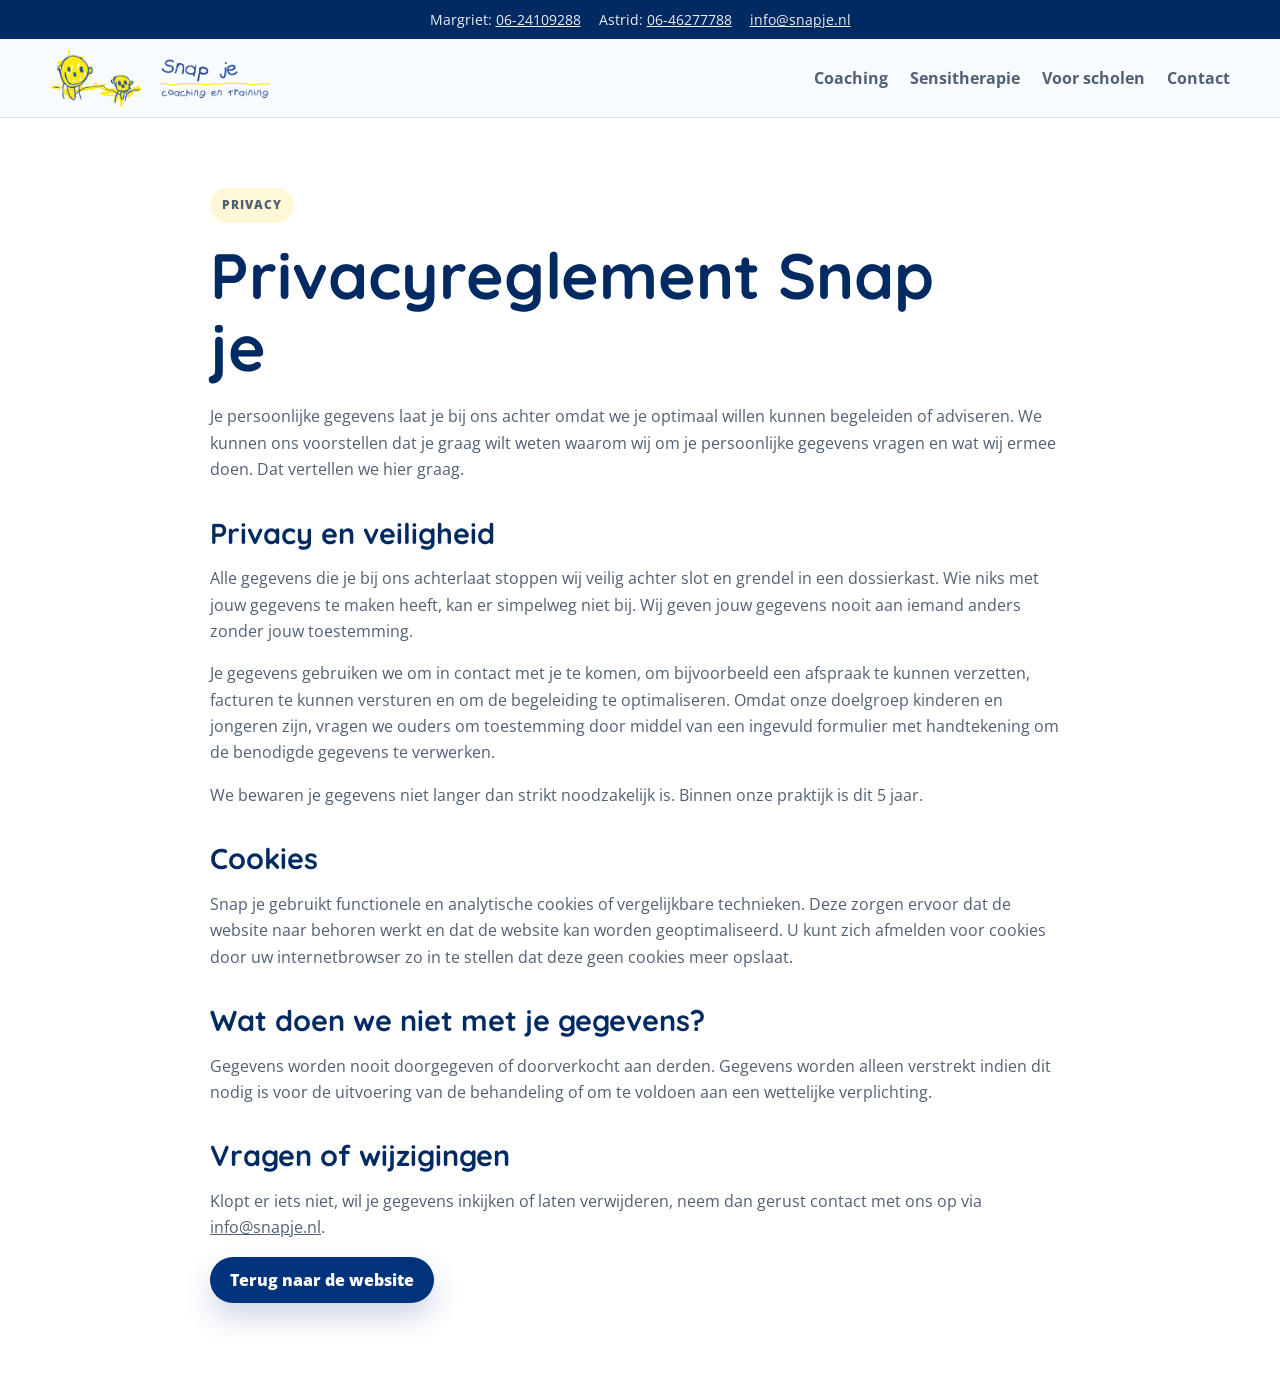
==== privacy.html @ 36e75eea "Build static Snap je website" ====
<!doctype html>
<html lang="nl">
  <head>
    <meta charset="utf-8">
    <meta name="viewport" content="width=device-width, initial-scale=1">
    <title>Privacyreglement | Snap je</title>
    <meta name="description" content="Privacyreglement van Snap je coaching en training.">
    <link rel="preconnect" href="https://fonts.googleapis.com">
    <link rel="preconnect" href="https://fonts.gstatic.com" crossorigin>
    <link href="https://fonts.googleapis.com/css2?family=Open+Sans:wght@400;600;700;800&family=Quicksand:wght@600;700;800&display=swap" rel="stylesheet">
    <link rel="stylesheet" href="styles.css">
  </head>
  <body>
    <div class="topline">
      <div class="container">
        <span>Margriet: <a href="tel:+31624109288">06-24109288</a></span>
        <span>Astrid: <a href="tel:+31646277788">06-46277788</a></span>
        <span><a href="mailto:info@snapje.nl">info@snapje.nl</a></span>
      </div>
    </div>

    <header class="site-header">
      <div class="container nav">
        <a class="brand" href="index.html" aria-label="Snap je home">
          <img class="brand-logo" src="assets/photos/snapje-logo-tekst.png" alt="Snap je">
        </a>
        <button class="menu-button" type="button" data-menu-button aria-expanded="false" aria-controls="navigatie" aria-label="Menu openen">
          <span></span><span></span><span></span>
        </button>
        <nav class="nav-links" id="navigatie" data-nav-links aria-label="Hoofdnavigatie">
          <a href="index.html#coaching">Coaching</a>
          <a href="index.html#sensitherapie">Sensitherapie</a>
          <a href="index.html#scholen">Voor scholen</a>
          <a href="index.html#contact">Contact</a>
        </nav>
      </div>
    </header>

    <main class="privacy-main">
      <article class="container prose">
        <p class="eyebrow">Privacy</p>
        <h1>Privacyreglement Snap je</h1>
        <p>Je persoonlijke gegevens laat je bij ons achter omdat we je optimaal willen kunnen begeleiden of adviseren. We kunnen ons voorstellen dat je graag wilt weten waarom wij om je persoonlijke gegevens vragen en wat wij ermee doen. Dat vertellen we hier graag.</p>

        <h2>Privacy en veiligheid</h2>
        <p>Alle gegevens die je bij ons achterlaat stoppen wij veilig achter slot en grendel in een dossierkast. Wie niks met jouw gegevens te maken heeft, kan er simpelweg niet bij. Wij geven jouw gegevens nooit aan iemand anders zonder jouw toestemming.</p>
        <p>Je gegevens gebruiken we om in contact met je te komen, om bijvoorbeeld een afspraak te kunnen verzetten, facturen te kunnen versturen en om de begeleiding te optimaliseren. Omdat onze doelgroep kinderen en jongeren zijn, vragen we ouders om toestemming door middel van een ingevuld formulier met handtekening om de benodigde gegevens te verwerken.</p>
        <p>We bewaren je gegevens niet langer dan strikt noodzakelijk is. Binnen onze praktijk is dit 5 jaar.</p>

        <h2>Cookies</h2>
        <p>Snap je gebruikt functionele en analytische cookies of vergelijkbare technieken. Deze zorgen ervoor dat de website naar behoren werkt en dat de website kan worden geoptimaliseerd. U kunt zich afmelden voor cookies door uw internetbrowser zo in te stellen dat deze geen cookies meer opslaat.</p>

        <h2>Wat doen we niet met je gegevens?</h2>
        <p>Gegevens worden nooit doorgegeven of doorverkocht aan derden. Gegevens worden alleen verstrekt indien dit nodig is voor de uitvoering van de behandeling of om te voldoen aan een wettelijke verplichting.</p>

        <h2>Vragen of wijzigingen</h2>
        <p>Klopt er iets niet, wil je gegevens inkijken of laten verwijderen, neem dan gerust contact met ons op via <a href="mailto:info@snapje.nl">info@snapje.nl</a>.</p>
        <p><a class="button primary" href="index.html">Terug naar de website</a></p>
      </article>
    </main>
    <script src="script.js"></script>
  </body>
</html>
---- styles.css ----
:root {
  color-scheme: light;
  --ink: #0b1c30;
  --muted: #516073;
  --blue-900: #012a63;
  --blue-800: #01327c;
  --blue-700: #1f5fa8;
  --blue-100: #dcecff;
  --blue-50: #f2f8ff;
  --yellow-500: #f3bf31;
  --yellow-200: #fff0a6;
  --yellow-100: #fff8d7;
  --green-100: #e7f3df;
  --green-700: #34735d;
  --coral-100: #ffe7da;
  --coral-700: #9c5139;
  --surface: #f8fbff;
  --white: #ffffff;
  --line: #c9daef;
  --shadow: 0 22px 60px rgba(1, 50, 124, 0.11);
  --radius: 24px;
  --max: 1180px;
}

* {
  box-sizing: border-box;
}

html {
  scroll-behavior: smooth;
}

body {
  margin: 0;
  background: var(--surface);
  color: var(--ink);
  font-family: "Open Sans", system-ui, -apple-system, BlinkMacSystemFont, "Segoe UI", sans-serif;
  line-height: 1.65;
  text-rendering: optimizeLegibility;
}

img,
svg {
  display: block;
  max-width: 100%;
}

a {
  color: inherit;
}

:focus-visible {
  outline: 3px solid var(--yellow-500);
  outline-offset: 4px;
}

.skip-link {
  position: absolute;
  left: 16px;
  top: -100px;
  z-index: 100;
  background: var(--blue-900);
  color: var(--white);
  padding: 10px 14px;
  border-radius: 12px;
  transition: top .2s ease;
}

.skip-link:focus {
  top: 16px;
}

.container {
  width: min(var(--max), calc(100% - 40px));
  margin-inline: auto;
}

.topline {
  background: var(--blue-900);
  color: rgba(255, 255, 255, .92);
  font-size: .88rem;
}

.topline .container {
  display: flex;
  justify-content: center;
  gap: 18px;
  flex-wrap: wrap;
  padding: 8px 0;
}

.site-header {
  position: sticky;
  top: 0;
  z-index: 20;
  background: rgba(248, 251, 255, .92);
  border-bottom: 1px solid rgba(201, 218, 239, .75);
  backdrop-filter: blur(16px);
}

.nav {
  display: flex;
  align-items: center;
  justify-content: space-between;
  gap: 18px;
  min-height: 78px;
}

.brand {
  display: inline-flex;
  align-items: center;
  gap: 12px;
  color: var(--blue-900);
  text-decoration: none;
}

.brand-logo {
  width: 220px;
  height: auto;
  max-height: 68px;
  object-fit: contain;
}

.nav-links {
  display: flex;
  align-items: center;
  gap: 22px;
}

.nav-links a {
  color: var(--muted);
  font-weight: 700;
  text-decoration: none;
  transition: color .2s ease;
}

.nav-links a:hover {
  color: var(--blue-800);
}

.menu-button {
  display: none;
  width: 44px;
  height: 44px;
  border: 1px solid var(--line);
  border-radius: 14px;
  background: var(--white);
  color: var(--blue-900);
}

.menu-button span {
  display: block;
  width: 20px;
  height: 2px;
  margin: 5px auto;
  background: currentColor;
  border-radius: 2px;
}

.button {
  display: inline-flex;
  align-items: center;
  justify-content: center;
  min-height: 46px;
  padding: 12px 20px;
  border: 0;
  border-radius: 999px;
  font: 800 .98rem "Open Sans", sans-serif;
  text-decoration: none;
  cursor: pointer;
  transition: transform .2s ease, box-shadow .2s ease, background .2s ease;
}

.button:hover {
  transform: translateY(-2px);
}

.button.primary {
  background: var(--blue-800);
  color: var(--white);
  box-shadow: 0 14px 30px rgba(1, 50, 124, .2);
}

.button.primary:hover {
  background: var(--blue-700);
}

.button.secondary {
  background: var(--white);
  color: var(--blue-800);
  border: 2px solid var(--blue-100);
}

.button.warm {
  background: var(--yellow-500);
  color: var(--blue-900);
  box-shadow: 0 14px 30px rgba(243, 191, 49, .24);
}

.hero {
  position: relative;
  overflow: hidden;
  padding: 74px 0 58px;
  background:
    radial-gradient(circle at 88% 10%, rgba(255, 224, 113, .42), transparent 27%),
    linear-gradient(135deg, #f8fbff 0%, #e3f0ff 100%);
}

.hero-grid {
  display: grid;
  grid-template-columns: minmax(0, 1fr) minmax(360px, .86fr);
  align-items: center;
  gap: 56px;
}

.eyebrow {
  display: inline-flex;
  width: fit-content;
  align-items: center;
  gap: 8px;
  margin: 0 0 16px;
  padding: 7px 12px;
  border-radius: 999px;
  background: var(--yellow-100);
  color: #6f5e00;
  font-size: .78rem;
  font-weight: 800;
  letter-spacing: .08em;
  text-transform: uppercase;
}

h1,
h2,
h3 {
  margin: 0;
  color: var(--blue-900);
  font-family: Quicksand, sans-serif;
  line-height: 1.13;
  letter-spacing: 0;
}

h1 {
  max-width: 790px;
  font-size: clamp(2.35rem, 5vw, 4.85rem);
}

h2 {
  font-size: clamp(2rem, 3.3vw, 3.25rem);
}

h3 {
  font-size: 1.38rem;
}

.lead {
  max-width: 680px;
  margin: 20px 0 0;
  color: var(--muted);
  font-size: 1.16rem;
}

.hero-actions {
  display: flex;
  flex-wrap: wrap;
  gap: 14px;
  margin-top: 28px;
}

.hero-note {
  display: flex;
  gap: 12px;
  align-items: flex-start;
  margin-top: 28px;
  padding: 16px;
  border: 1px solid rgba(243, 191, 49, .48);
  border-radius: 18px;
  background: rgba(255, 248, 215, .82);
  color: #4d4305;
}

.hero-note strong {
  display: block;
  color: var(--blue-900);
}

.hero-note p {
  margin: 0;
}

.hero-visual {
  position: relative;
}

.hero-visual img {
  aspect-ratio: 4 / 3;
  object-fit: cover;
  object-position: 64% 50%;
  border-radius: 36px;
  box-shadow: var(--shadow);
  transform: rotate(1.5deg);
}

.hero-visual::after {
  content: "";
  position: absolute;
  right: -22px;
  bottom: -22px;
  z-index: -1;
  width: 72%;
  height: 62%;
  border-radius: 36px;
  background: var(--yellow-500);
}

section {
  padding: 76px 0;
}

.section-head {
  display: grid;
  gap: 12px;
  max-width: 780px;
  margin-bottom: 34px;
}

.section-head.center {
  margin-inline: auto;
  text-align: center;
}

.section-head p {
  margin: 0;
  color: var(--muted);
  font-size: 1.05rem;
}

.grid {
  display: grid;
  gap: 20px;
}

.cards-3 {
  grid-template-columns: repeat(3, minmax(0, 1fr));
}

.cards-2 {
  grid-template-columns: repeat(2, minmax(0, 1fr));
}

.card {
  min-width: 0;
  border: 1px solid rgba(201, 218, 239, .8);
  border-radius: var(--radius);
  background: var(--white);
  box-shadow: 0 14px 34px rgba(1, 50, 124, .07);
}

.info-card {
  padding: 26px;
}

.info-card p,
.split-content p,
.person-card p,
.contact-card p {
  margin: 10px 0 0;
  color: var(--muted);
}

.icon {
  display: grid;
  place-items: center;
  width: 54px;
  height: 54px;
  margin-bottom: 18px;
  border-radius: 18px;
  background: var(--blue-100);
  color: var(--blue-800);
  font-family: Quicksand, sans-serif;
  font-size: 1.3rem;
  font-weight: 800;
}

.info-card:nth-child(2) .icon,
.info-card:nth-child(5) .icon {
  background: var(--yellow-200);
  color: #6f5e00;
}

.info-card:nth-child(3) .icon,
.info-card:nth-child(6) .icon {
  background: var(--green-100);
  color: var(--green-700);
}

.band {
  background: var(--white);
}

.split {
  display: grid;
  grid-template-columns: .95fr 1.05fr;
  align-items: center;
  gap: 42px;
}

.split img {
  width: 100%;
  aspect-ratio: 4 / 3;
  object-fit: cover;
  border-radius: 32px;
  box-shadow: var(--shadow);
}

.split-content {
  display: grid;
  gap: 18px;
}

.pill-list {
  display: flex;
  flex-wrap: wrap;
  gap: 10px;
  margin: 6px 0 0;
  padding: 0;
  list-style: none;
}

.pill-list li {
  padding: 8px 12px;
  border-radius: 999px;
  background: var(--blue-50);
  color: var(--blue-900);
  font-size: .92rem;
  font-weight: 700;
}

.steps {
  counter-reset: steps;
}

.step {
  position: relative;
  padding: 28px;
}

.step::before {
  counter-increment: steps;
  content: counter(steps);
  display: grid;
  place-items: center;
  width: 48px;
  height: 48px;
  margin-bottom: 18px;
  border-radius: 16px;
  background: var(--yellow-500);
  color: var(--blue-900);
  font-family: Quicksand, sans-serif;
  font-size: 1.35rem;
  font-weight: 800;
}

.service-panel {
  display: grid;
  grid-template-columns: 1.05fr .95fr;
  gap: 22px;
  align-items: stretch;
}

.feature {
  padding: 32px;
  border-radius: 28px;
  background: var(--blue-900);
  color: rgba(255, 255, 255, .86);
}

.feature h3 {
  color: var(--white);
}

.feature p {
  color: rgba(255, 255, 255, .82);
}

.feature .eyebrow {
  background: rgba(255, 224, 113, .18);
  color: var(--yellow-200);
}

.service-list {
  display: grid;
  gap: 14px;
}

.service-item {
  padding: 24px;
}

.service-item h3 {
  font-size: 1.2rem;
}

.people {
  grid-template-columns: repeat(2, minmax(0, 1fr));
}

.person-card {
  padding: 28px;
}

.person-meta {
  display: grid;
  gap: 7px;
  margin-top: 16px;
  color: var(--muted);
  font-size: .96rem;
}

.person-meta a {
  color: var(--blue-800);
  font-weight: 800;
  text-decoration: none;
}

.contact-wrap {
  display: grid;
  grid-template-columns: .9fr 1.1fr;
  gap: 24px;
  align-items: start;
}

.contact-card {
  padding: 30px;
  background: var(--yellow-100);
  border-color: rgba(243, 191, 49, .5);
}

.contact-form {
  display: grid;
  gap: 14px;
  padding: 26px;
}

.form-row {
  display: grid;
  gap: 7px;
}

label {
  color: var(--blue-900);
  font-weight: 800;
}

input,
textarea {
  width: 100%;
  border: 1px solid var(--line);
  border-radius: 16px;
  background: var(--white);
  color: var(--ink);
  font: inherit;
  padding: 13px 15px;
}

textarea {
  min-height: 136px;
  resize: vertical;
}

.form-note {
  margin: 0;
  color: var(--muted);
  font-size: .9rem;
}

.cta {
  padding: 70px 0;
}

.cta-box {
  display: grid;
  grid-template-columns: 1fr auto;
  gap: 24px;
  align-items: center;
  padding: 40px;
  border-radius: 32px;
  background:
    radial-gradient(circle at 90% 10%, rgba(255, 240, 166, .9), transparent 28%),
    var(--blue-900);
  color: var(--white);
  box-shadow: var(--shadow);
}

.cta-box h2 {
  color: var(--white);
}

.cta-box p {
  margin: 10px 0 0;
  color: rgba(255, 255, 255, .82);
}

.site-footer {
  padding: 46px 0;
  background: #07192d;
  color: rgba(255, 255, 255, .78);
}

.footer-grid {
  display: grid;
  grid-template-columns: 1.2fr repeat(3, .7fr);
  gap: 28px;
}

.site-footer h2,
.site-footer h3 {
  color: var(--white);
}

.site-footer ul {
  display: grid;
  gap: 8px;
  margin: 12px 0 0;
  padding: 0;
  list-style: none;
}

.site-footer a {
  color: rgba(255, 255, 255, .78);
  text-decoration: none;
}

.site-footer a:hover {
  color: var(--yellow-200);
}

.subfooter {
  margin-top: 34px;
  padding-top: 22px;
  border-top: 1px solid rgba(255, 255, 255, .12);
  color: rgba(255, 255, 255, .55);
  font-size: .9rem;
}

.privacy-main {
  padding: 70px 0;
  background: var(--white);
}

.prose {
  max-width: 860px;
}

.prose h1 {
  margin-bottom: 20px;
}

.prose h2 {
  margin-top: 34px;
  font-size: 1.8rem;
}

.prose p,
.prose li {
  color: var(--muted);
}

@media (max-width: 980px) {
  .hero-grid,
  .split,
  .service-panel,
  .contact-wrap,
  .cta-box {
    grid-template-columns: 1fr;
  }

  .cards-3,
  .people {
    grid-template-columns: repeat(2, minmax(0, 1fr));
  }

  .footer-grid {
    grid-template-columns: repeat(2, minmax(0, 1fr));
  }
}

@media (max-width: 760px) {
  .container {
    width: min(100% - 28px, var(--max));
  }

  .nav {
    min-height: 68px;
  }

  .menu-button {
    display: inline-block;
  }

  .nav-links {
    position: fixed;
    inset: 114px 14px auto 14px;
    display: none;
    flex-direction: column;
    align-items: stretch;
    gap: 0;
    padding: 12px;
    border: 1px solid var(--line);
    border-radius: 20px;
    background: var(--white);
    box-shadow: var(--shadow);
  }

  .nav-links.is-open {
    display: flex;
  }

  .nav-links a {
    padding: 12px;
    border-radius: 12px;
  }

  .nav .button {
    display: none;
  }

  .hero {
    padding-top: 52px;
  }

  .hero-grid {
    gap: 34px;
  }

  .hero-actions .button,
  .contact-form .button {
    width: 100%;
  }

  section {
    padding: 58px 0;
  }

  .cards-3,
  .cards-2,
  .people,
  .footer-grid {
    grid-template-columns: 1fr;
  }

  .info-card,
  .step,
  .person-card,
  .contact-form,
  .contact-card,
  .feature {
    padding: 22px;
  }

  .cta-box {
    padding: 28px;
  }
}
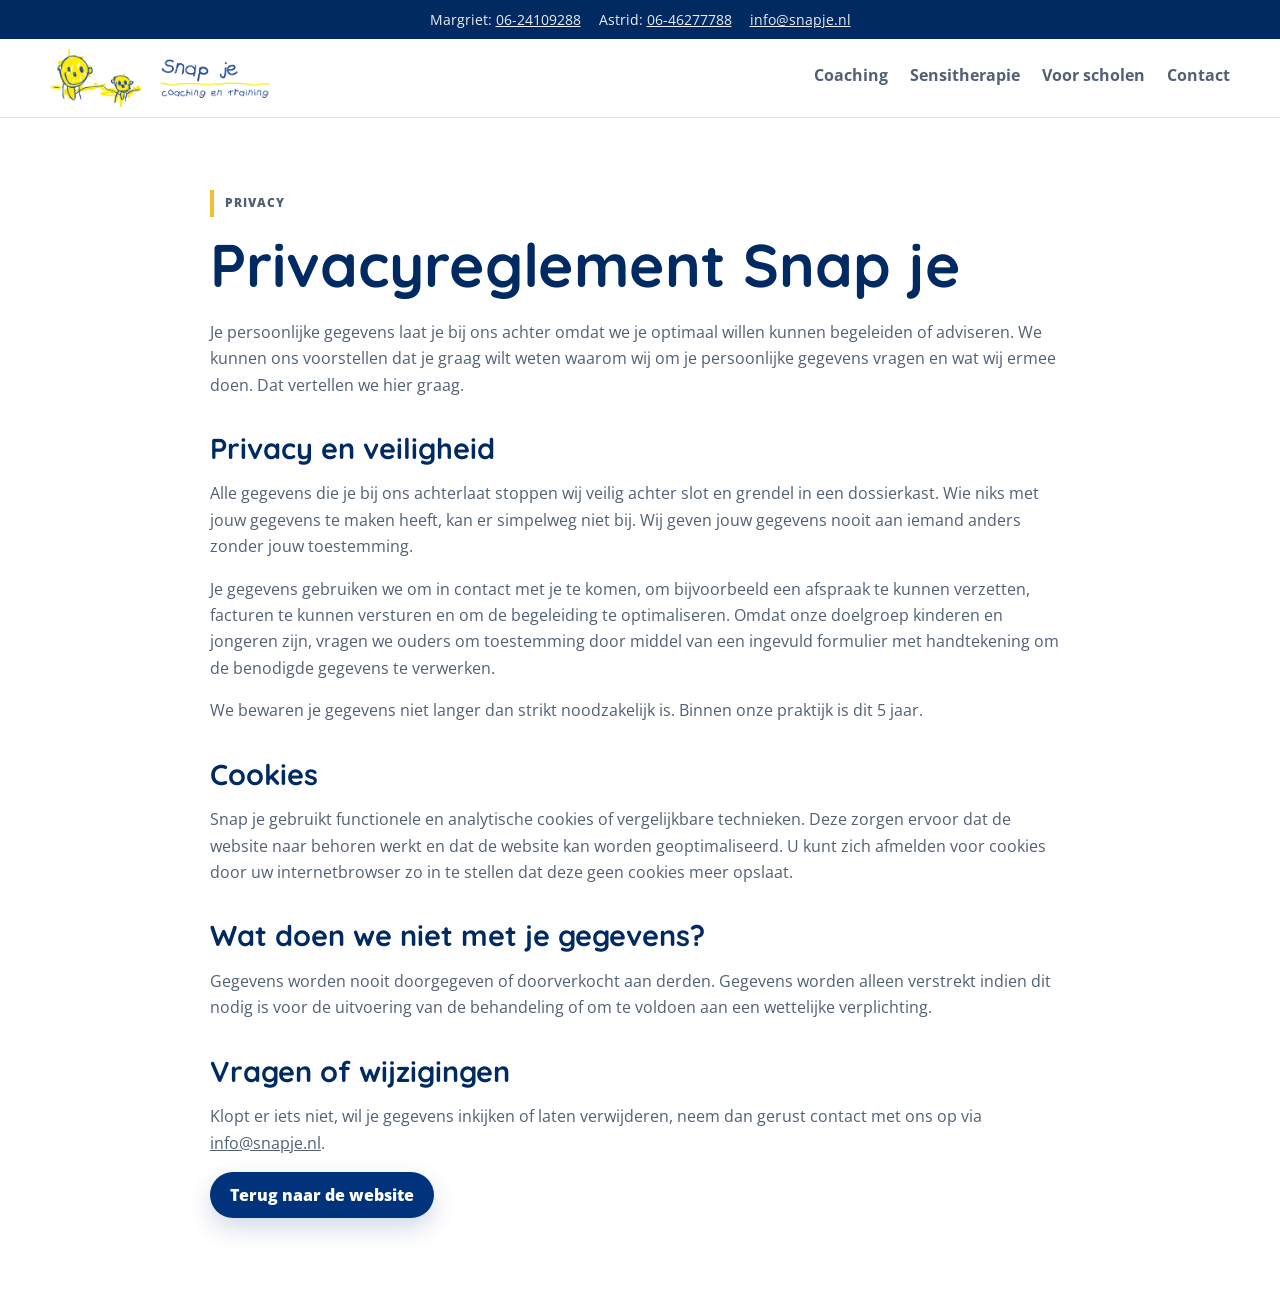
==== commit 2ed3c57d: "Polish responsive layout and interactions" ====
--- a/privacy.html
+++ b/privacy.html
@@ -5,6 +5,7 @@
     <meta name="viewport" content="width=device-width, initial-scale=1">
     <title>Privacyreglement | Snap je</title>
     <meta name="description" content="Privacyreglement van Snap je coaching en training.">
+    <link rel="icon" href="assets/photos/snapje-logo-tekst.png" type="image/png">
     <link rel="preconnect" href="https://fonts.googleapis.com">
     <link rel="preconnect" href="https://fonts.gstatic.com" crossorigin>
     <link href="https://fonts.googleapis.com/css2?family=Open+Sans:wght@400;600;700;800&family=Quicksand:wght@600;700;800&display=swap" rel="stylesheet">
--- a/styles.css
+++ b/styles.css
@@ -14,12 +14,15 @@
   --green-700: #34735d;
   --coral-100: #ffe7da;
   --coral-700: #9c5139;
-  --surface: #f8fbff;
+  --surface: #ffffff;
   --white: #ffffff;
-  --line: #c9daef;
-  --shadow: 0 22px 60px rgba(1, 50, 124, 0.11);
-  --radius: 24px;
+  --line: #d8e2ee;
+  --shadow: 0 18px 44px rgba(1, 42, 99, .09);
+  --radius: 18px;
   --max: 1180px;
+  --page-gutter: clamp(18px, 4vw, 40px);
+  --section-space: clamp(58px, 8vw, 88px);
+  --ease-out: cubic-bezier(.22, 1, .36, 1);
 }
 
 * {
@@ -28,10 +31,13 @@
 
 html {
   scroll-behavior: smooth;
+  overflow-x: hidden;
 }
 
 body {
   margin: 0;
+  min-width: 320px;
+  overflow-x: clip;
   background: var(--surface);
   color: var(--ink);
   font-family: "Open Sans", system-ui, -apple-system, BlinkMacSystemFont, "Segoe UI", sans-serif;
@@ -43,6 +49,17 @@
 svg {
   display: block;
   max-width: 100%;
+}
+
+/* Voorkomt dat lange woorden, mailadressen of links de pagina verbreden. */
+p,
+li,
+h1,
+h2,
+h3,
+a,
+span {
+  overflow-wrap: anywhere;
 }
 
 a {
@@ -71,7 +88,7 @@
 }
 
 .container {
-  width: min(var(--max), calc(100% - 40px));
+  width: min(var(--max), calc(100% - (2 * var(--page-gutter))));
   margin-inline: auto;
 }
 
@@ -93,12 +110,13 @@
   position: sticky;
   top: 0;
   z-index: 20;
-  background: rgba(248, 251, 255, .92);
+  background: rgba(255, 255, 255, .94);
   border-bottom: 1px solid rgba(201, 218, 239, .75);
   backdrop-filter: blur(16px);
 }
 
 .nav {
+  position: relative;
   display: flex;
   align-items: center;
   justify-content: space-between;
@@ -131,11 +149,27 @@
   color: var(--muted);
   font-weight: 700;
   text-decoration: none;
-  transition: color .2s ease;
+  transition: color .2s ease, transform .2s ease;
+}
+
+.nav-links a::after {
+  content: "";
+  display: block;
+  width: 0;
+  height: 2px;
+  margin-top: 4px;
+  background: var(--yellow-500);
+  transition: width .25s var(--ease-out);
 }
 
 .nav-links a:hover {
   color: var(--blue-800);
+  transform: translateY(-1px);
+}
+
+.nav-links a:hover::after,
+.nav-links a:focus-visible::after {
+  width: 100%;
 }
 
 .menu-button {
@@ -155,6 +189,19 @@
   margin: 5px auto;
   background: currentColor;
   border-radius: 2px;
+  transition: transform .25s var(--ease-out), opacity .2s ease;
+}
+
+.menu-button[aria-expanded="true"] span:nth-child(1) {
+  transform: translateY(7px) rotate(45deg);
+}
+
+.menu-button[aria-expanded="true"] span:nth-child(2) {
+  opacity: 0;
+}
+
+.menu-button[aria-expanded="true"] span:nth-child(3) {
+  transform: translateY(-7px) rotate(-45deg);
 }
 
 .button {
@@ -168,17 +215,21 @@
   font: 800 .98rem "Open Sans", sans-serif;
   text-decoration: none;
   cursor: pointer;
-  transition: transform .2s ease, box-shadow .2s ease, background .2s ease;
+  transition: transform .25s var(--ease-out), box-shadow .25s ease, background .2s ease;
 }
 
 .button:hover {
   transform: translateY(-2px);
+}
+
+.button:active {
+  transform: translateY(0) scale(.98);
 }
 
 .button.primary {
   background: var(--blue-800);
   color: var(--white);
-  box-shadow: 0 14px 30px rgba(1, 50, 124, .2);
+  box-shadow: 0 10px 24px rgba(1, 50, 124, .18);
 }
 
 .button.primary:hover {
@@ -194,7 +245,7 @@
 .button.warm {
   background: var(--yellow-500);
   color: var(--blue-900);
-  box-shadow: 0 14px 30px rgba(243, 191, 49, .24);
+  box-shadow: 0 10px 24px rgba(243, 191, 49, .2);
 }
 
 .hero {
@@ -210,7 +261,7 @@
   display: grid;
   grid-template-columns: minmax(0, 1fr) minmax(360px, .86fr);
   align-items: center;
-  gap: 56px;
+  gap: clamp(40px, 5vw, 64px);
 }
 
 .eyebrow {
@@ -218,11 +269,12 @@
   width: fit-content;
   align-items: center;
   gap: 8px;
-  margin: 0 0 16px;
-  padding: 7px 12px;
-  border-radius: 999px;
-  background: var(--yellow-100);
-  color: #6f5e00;
+  margin: 0 0 14px;
+  padding: 3px 0 3px 11px;
+  border-left: 4px solid var(--yellow-500);
+  border-radius: 0;
+  background: transparent;
+  color: var(--blue-800);
   font-size: .78rem;
   font-weight: 800;
   letter-spacing: .08em;
@@ -241,7 +293,7 @@
 
 h1 {
   max-width: 790px;
-  font-size: clamp(2.35rem, 5vw, 4.85rem);
+  font-size: clamp(2.35rem, 4.7vw, 4.35rem);
 }
 
 h2 {
@@ -249,7 +301,7 @@
 }
 
 h3 {
-  font-size: 1.38rem;
+  font-size: 1.28rem;
 }
 
 .lead {
@@ -273,8 +325,8 @@
   margin-top: 28px;
   padding: 16px;
   border: 1px solid rgba(243, 191, 49, .48);
-  border-radius: 18px;
-  background: rgba(255, 248, 215, .82);
+  border-radius: 12px;
+  background: rgba(255, 248, 215, .72);
   color: #4d4305;
 }
 
@@ -295,9 +347,9 @@
   aspect-ratio: 4 / 3;
   object-fit: cover;
   object-position: 64% 50%;
-  border-radius: 36px;
+  border-radius: 24px;
   box-shadow: var(--shadow);
-  transform: rotate(1.5deg);
+  transform: none;
 }
 
 .hero-visual::after {
@@ -308,24 +360,35 @@
   z-index: -1;
   width: 72%;
   height: 62%;
-  border-radius: 36px;
+  border-radius: 24px;
   background: var(--yellow-500);
 }
 
 section {
-  padding: 76px 0;
+  padding: var(--section-space) 0;
+  scroll-margin-top: 92px;
+}
+
+main > section:not(.hero) {
+  border-top: 1px solid rgba(216, 226, 238, .72);
+}
+
+#aanbod,
+#sensitherapie,
+#over-ons {
+  background: #f5f8fc;
 }
 
 .section-head {
   display: grid;
   gap: 12px;
-  max-width: 780px;
-  margin-bottom: 34px;
+  max-width: 720px;
+  margin-bottom: 40px;
 }
 
 .section-head.center {
-  margin-inline: auto;
-  text-align: center;
+  margin-inline: 0;
+  text-align: left;
 }
 
 .section-head p {
@@ -336,7 +399,7 @@
 
 .grid {
   display: grid;
-  gap: 20px;
+  gap: 24px;
 }
 
 .cards-3 {
@@ -349,14 +412,25 @@
 
 .card {
   min-width: 0;
-  border: 1px solid rgba(201, 218, 239, .8);
+  border: 1px solid var(--line);
   border-radius: var(--radius);
   background: var(--white);
-  box-shadow: 0 14px 34px rgba(1, 50, 124, .07);
+  box-shadow: none;
+  transition: transform .35s var(--ease-out), box-shadow .35s ease, border-color .35s ease;
+}
+
+@media (hover: hover) and (pointer: fine) {
+  .info-card:hover,
+  .person-card:hover {
+    transform: translateY(-3px);
+    border-color: rgba(31, 95, 168, .28);
+    box-shadow: 0 16px 38px rgba(1, 50, 124, .08);
+  }
 }
 
 .info-card {
-  padding: 26px;
+  padding: 28px;
+  border-top: 3px solid var(--blue-800);
 }
 
 .info-card p,
@@ -370,11 +444,11 @@
 .icon {
   display: grid;
   place-items: center;
-  width: 54px;
-  height: 54px;
-  margin-bottom: 18px;
-  border-radius: 18px;
-  background: var(--blue-100);
+  width: 44px;
+  height: 44px;
+  margin-bottom: 20px;
+  border-radius: 12px;
+  background: var(--blue-50);
   color: var(--blue-800);
   font-family: Quicksand, sans-serif;
   font-size: 1.3rem;
@@ -394,40 +468,49 @@
 }
 
 .band {
-  background: var(--white);
+  background: #f5f8fc;
 }
 
 .split {
   display: grid;
   grid-template-columns: .95fr 1.05fr;
   align-items: center;
-  gap: 42px;
+  gap: clamp(36px, 5vw, 64px);
 }
 
 .split img {
   width: 100%;
   aspect-ratio: 4 / 3;
   object-fit: cover;
-  border-radius: 32px;
+  border-radius: 24px;
   box-shadow: var(--shadow);
+  transition: transform .55s var(--ease-out), box-shadow .4s ease;
+}
+
+@media (hover: hover) and (pointer: fine) {
+  .split img:hover,
+  .about-photo img:hover {
+    transform: scale(1.012);
+    box-shadow: 0 28px 70px rgba(1, 50, 124, .15);
+  }
 }
 
 .split-content {
   display: grid;
-  gap: 18px;
+  gap: 16px;
 }
 
 .pill-list {
   display: flex;
   flex-wrap: wrap;
-  gap: 10px;
+  gap: 8px;
   margin: 6px 0 0;
   padding: 0;
   list-style: none;
 }
 
 .pill-list li {
-  padding: 8px 12px;
+  padding: 7px 11px;
   border-radius: 999px;
   background: var(--blue-50);
   color: var(--blue-900);
@@ -441,7 +524,10 @@
 
 .step {
   position: relative;
-  padding: 28px;
+  padding: 8px 0 8px 64px;
+  border: 0;
+  border-radius: 0;
+  background: transparent;
 }
 
 .step::before {
@@ -449,10 +535,13 @@
   content: counter(steps);
   display: grid;
   place-items: center;
-  width: 48px;
-  height: 48px;
-  margin-bottom: 18px;
-  border-radius: 16px;
+  position: absolute;
+  top: 6px;
+  left: 0;
+  width: 42px;
+  height: 42px;
+  margin: 0;
+  border-radius: 12px;
   background: var(--yellow-500);
   color: var(--blue-900);
   font-family: Quicksand, sans-serif;
@@ -462,14 +551,14 @@
 
 .service-panel {
   display: grid;
-  grid-template-columns: 1.05fr .95fr;
-  gap: 22px;
+  grid-template-columns: 1fr 1fr;
+  gap: clamp(34px, 6vw, 72px);
   align-items: stretch;
 }
 
 .feature {
-  padding: 32px;
-  border-radius: 28px;
+  padding: clamp(30px, 4vw, 48px);
+  border-radius: 20px;
   background: var(--blue-900);
   color: rgba(255, 255, 255, .86);
 }
@@ -483,17 +572,26 @@
 }
 
 .feature .eyebrow {
-  background: rgba(255, 224, 113, .18);
   color: var(--yellow-200);
+  border-left-color: var(--yellow-500);
 }
 
 .service-list {
   display: grid;
-  gap: 14px;
+  gap: 0;
+  align-content: center;
 }
 
 .service-item {
-  padding: 24px;
+  padding: 24px 0;
+  border: 0;
+  border-bottom: 1px solid var(--line);
+  border-radius: 0;
+  background: transparent;
+}
+
+.service-item:first-child {
+  border-top: 1px solid var(--line);
 }
 
 .service-item h3 {
@@ -505,13 +603,43 @@
 }
 
 .person-card {
-  padding: 28px;
+  padding: 30px;
+}
+
+.about-photo {
+  margin: 32px 0 0;
+}
+
+.about-photo img {
+  width: 100%;
+  max-height: 520px;
+  object-fit: cover;
+  object-position: center;
+  border-radius: 24px;
+  box-shadow: var(--shadow);
+  transition: transform .55s var(--ease-out), box-shadow .4s ease;
+}
+
+/* Scrollanimaties worden door script.js geactiveerd. Zonder JavaScript blijft
+   alle inhoud gewoon zichtbaar. */
+.has-reveal .reveal {
+  opacity: 0;
+  transform: translateY(22px);
+  transition: opacity .7s var(--ease-out), transform .7s var(--ease-out);
+  transition-delay: var(--reveal-delay, 0ms);
+}
+
+.has-reveal .reveal.is-visible {
+  opacity: 1;
+  transform: translateY(0);
 }
 
 .person-meta {
   display: grid;
   gap: 7px;
-  margin-top: 16px;
+  margin-top: 22px;
+  padding-top: 20px;
+  border-top: 1px solid var(--line);
   color: var(--muted);
   font-size: .96rem;
 }
@@ -529,75 +657,54 @@
   align-items: start;
 }
 
+.contact-wrap-single {
+  grid-template-columns: minmax(0, 820px);
+  justify-content: center;
+}
+
 .contact-card {
   padding: 30px;
   background: var(--yellow-100);
   border-color: rgba(243, 191, 49, .5);
 }
 
-.contact-form {
-  display: grid;
-  gap: 14px;
-  padding: 26px;
-}
-
-.form-row {
-  display: grid;
-  gap: 7px;
-}
-
-label {
-  color: var(--blue-900);
+.contact-merged {
+  padding: 42px;
+  overflow: hidden;
+  background:
+    radial-gradient(circle at 90% 14%, rgba(255, 224, 113, .8), transparent 30%),
+    linear-gradient(135deg, var(--blue-900), #0d477d);
+  color: rgba(255, 255, 255, .86);
+  border-radius: 20px;
+  box-shadow: 0 22px 54px rgba(1, 42, 99, .14);
+}
+
+.contact-merged h2 {
+  color: var(--white);
+}
+
+.contact-merged p {
+  color: rgba(255, 255, 255, .86);
+}
+
+.contact-merged a:not(.button) {
+  color: var(--white);
   font-weight: 800;
 }
 
-input,
-textarea {
-  width: 100%;
-  border: 1px solid var(--line);
-  border-radius: 16px;
-  background: var(--white);
-  color: var(--ink);
-  font: inherit;
-  padding: 13px 15px;
-}
-
-textarea {
-  min-height: 136px;
-  resize: vertical;
-}
-
-.form-note {
-  margin: 0;
-  color: var(--muted);
-  font-size: .9rem;
-}
-
-.cta {
-  padding: 70px 0;
-}
-
-.cta-box {
-  display: grid;
-  grid-template-columns: 1fr auto;
-  gap: 24px;
-  align-items: center;
-  padding: 40px;
-  border-radius: 32px;
-  background:
-    radial-gradient(circle at 90% 10%, rgba(255, 240, 166, .9), transparent 28%),
-    var(--blue-900);
-  color: var(--white);
-  box-shadow: var(--shadow);
-}
-
-.cta-box h2 {
-  color: var(--white);
-}
-
-.cta-box p {
-  margin: 10px 0 0;
-  color: rgba(255, 255, 255, .82);
+.contact-merged .eyebrow {
+  color: var(--yellow-200);
+}
+
+.contact-merged .button.secondary {
+  border-color: rgba(255, 255, 255, .45);
+}
+
+.contact-actions {
+  display: flex;
+  flex-wrap: wrap;
+  gap: 12px;
+  margin-top: 22px;
 }
 
 .site-footer {
@@ -609,7 +716,7 @@
 .footer-grid {
   display: grid;
   grid-template-columns: 1.2fr repeat(3, .7fr);
-  gap: 28px;
+  gap: 36px;
 }
 
 .site-footer h2,
@@ -623,6 +730,11 @@
   margin: 12px 0 0;
   padding: 0;
   list-style: none;
+}
+
+.site-footer h3 {
+  padding-bottom: 10px;
+  border-bottom: 1px solid rgba(255, 255, 255, .12);
 }
 
 .site-footer a {
@@ -669,9 +781,12 @@
   .hero-grid,
   .split,
   .service-panel,
-  .contact-wrap,
-  .cta-box {
+  .contact-wrap {
     grid-template-columns: 1fr;
+  }
+
+  .contact-merged {
+    padding: 32px;
   }
 
   .cards-3,
@@ -682,24 +797,37 @@
   .footer-grid {
     grid-template-columns: repeat(2, minmax(0, 1fr));
   }
-}
-
-@media (max-width: 760px) {
-  .container {
-    width: min(100% - 28px, var(--max));
-  }
-
+
+  .hero {
+    padding-top: 60px;
+  }
+
+  .hero-visual {
+    width: min(100%, 720px);
+    margin-inline: auto;
+  }
+}
+
+/* Op kleinere tablets krijgt de navigatie bewust een menu; zo blijven labels
+   en de contactknop ruim leesbaar in plaats van over meerdere regels te vallen. */
+@media (max-width: 900px) {
   .nav {
     min-height: 68px;
   }
 
+  .brand-logo {
+    width: clamp(150px, 48vw, 200px);
+  }
+
   .menu-button {
     display: inline-block;
   }
 
   .nav-links {
-    position: fixed;
-    inset: 114px 14px auto 14px;
+    position: absolute;
+    top: calc(100% + 10px);
+    right: 0;
+    left: 0;
     display: none;
     flex-direction: column;
     align-items: stretch;
@@ -713,6 +841,7 @@
 
   .nav-links.is-open {
     display: flex;
+    animation: menu-in .25s var(--ease-out) both;
   }
 
   .nav-links a {
@@ -723,22 +852,20 @@
   .nav .button {
     display: none;
   }
+}
+
+@media (max-width: 760px) {
 
   .hero {
-    padding-top: 52px;
+    padding-top: 44px;
   }
 
   .hero-grid {
     gap: 34px;
   }
 
-  .hero-actions .button,
-  .contact-form .button {
+  .hero-actions .button {
     width: 100%;
-  }
-
-  section {
-    padding: 58px 0;
   }
 
   .cards-3,
@@ -749,15 +876,99 @@
   }
 
   .info-card,
-  .step,
   .person-card,
-  .contact-form,
   .contact-card,
   .feature {
     padding: 22px;
   }
 
-  .cta-box {
-    padding: 28px;
-  }
-}
+  .contact-actions .button {
+    width: 100%;
+  }
+
+  .contact-merged {
+    padding: 24px;
+  }
+
+  .topline .container {
+    gap: 4px 14px;
+    padding-block: 7px;
+    font-size: .8rem;
+  }
+
+  h1 {
+    font-size: clamp(2rem, 10vw, 3rem);
+  }
+
+  h2 {
+    font-size: clamp(1.75rem, 8vw, 2.45rem);
+  }
+
+  .hero-visual img,
+  .split img,
+  .about-photo img {
+    border-radius: 24px;
+  }
+
+  .hero-visual::after {
+    right: -10px;
+    bottom: -12px;
+  }
+}
+
+@media (max-width: 420px) {
+  :root {
+    --page-gutter: 16px;
+  }
+
+  .topline .container {
+    justify-content: flex-start;
+  }
+
+  .topline span:last-child {
+    flex-basis: 100%;
+  }
+
+  .hero-note,
+  .info-card,
+  .person-card,
+  .contact-card,
+  .feature,
+  .service-item {
+    padding: 20px;
+  }
+
+  .pill-list {
+    gap: 7px;
+  }
+
+  .pill-list li {
+    padding: 7px 10px;
+    font-size: .84rem;
+  }
+}
+
+@keyframes menu-in {
+  from { opacity: 0; transform: translateY(-8px) scale(.98); }
+  to { opacity: 1; transform: translateY(0) scale(1); }
+}
+
+@media (prefers-reduced-motion: reduce) {
+  html {
+    scroll-behavior: auto;
+  }
+
+  *,
+  *::before,
+  *::after {
+    animation-duration: .01ms !important;
+    animation-iteration-count: 1 !important;
+    scroll-behavior: auto !important;
+    transition-duration: .01ms !important;
+  }
+
+  .has-reveal .reveal {
+    opacity: 1;
+    transform: none;
+  }
+}
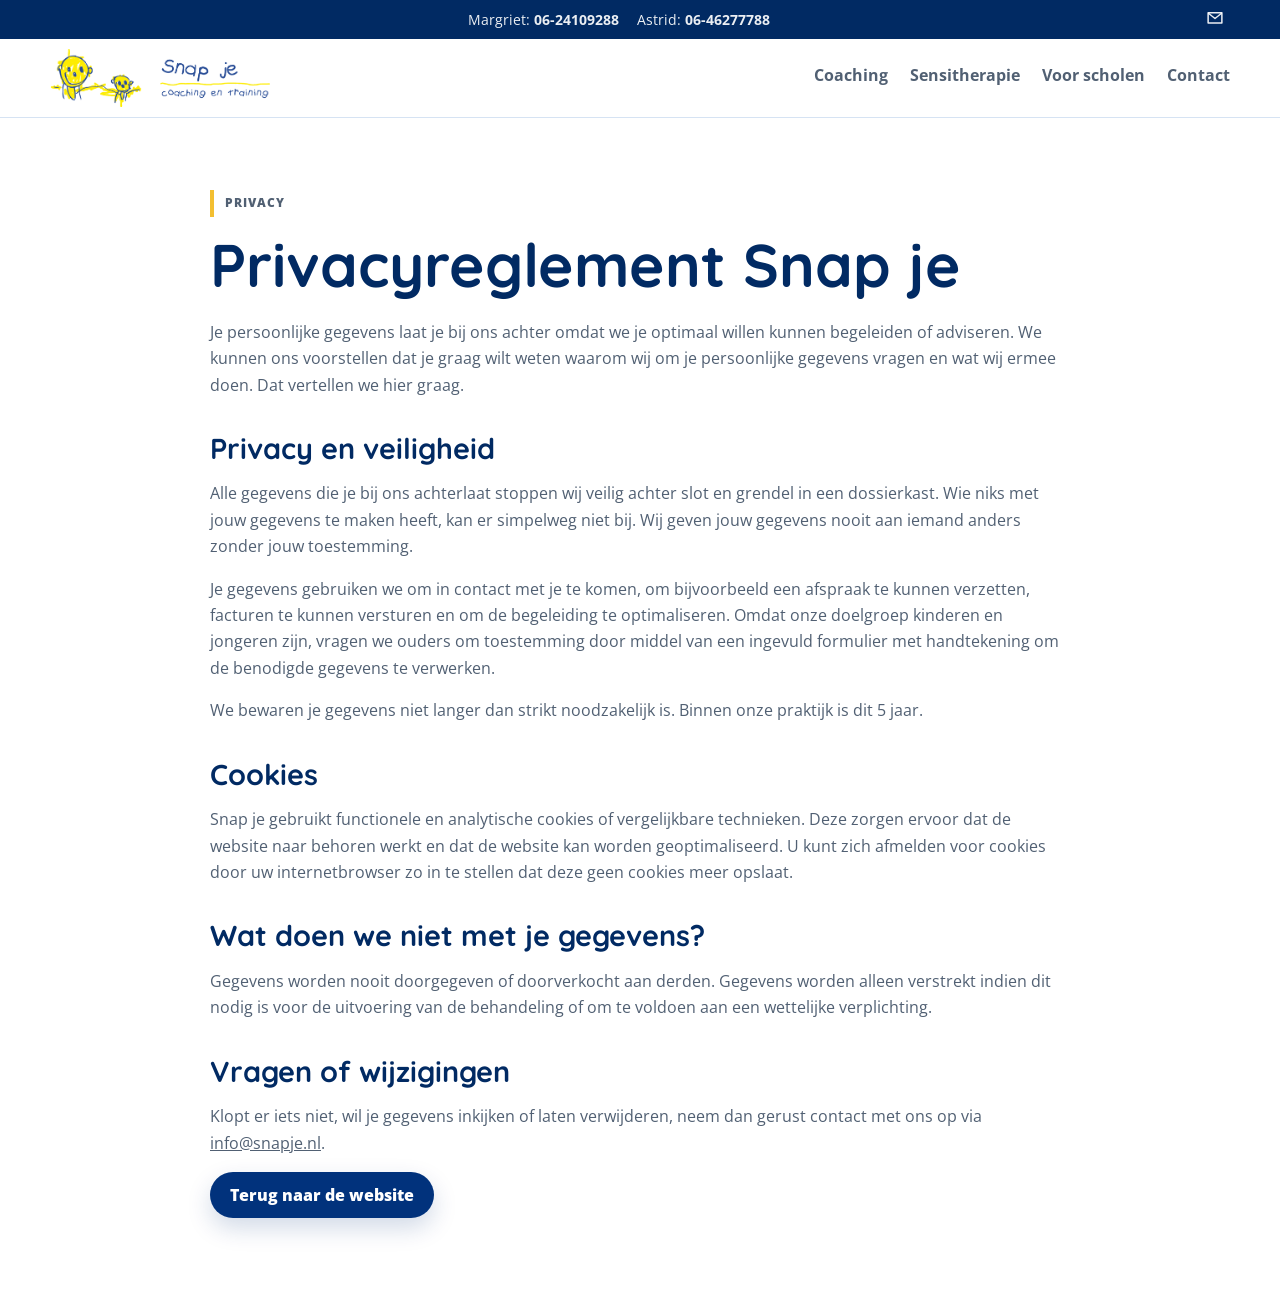
==== commit 9d658d52: "Refine contact details and visual assets" ====
--- a/privacy.html
+++ b/privacy.html
@@ -5,7 +5,7 @@
     <meta name="viewport" content="width=device-width, initial-scale=1">
     <title>Privacyreglement | Snap je</title>
     <meta name="description" content="Privacyreglement van Snap je coaching en training.">
-    <link rel="icon" href="assets/photos/snapje-logo-tekst.png" type="image/png">
+    <link rel="icon" href="assets/favicon.png" type="image/png">
     <link rel="preconnect" href="https://fonts.googleapis.com">
     <link rel="preconnect" href="https://fonts.gstatic.com" crossorigin>
     <link href="https://fonts.googleapis.com/css2?family=Open+Sans:wght@400;600;700;800&family=Quicksand:wght@600;700;800&display=swap" rel="stylesheet">
@@ -16,7 +16,15 @@
       <div class="container">
         <span>Margriet: <a href="tel:+31624109288">06-24109288</a></span>
         <span>Astrid: <a href="tel:+31646277788">06-46277788</a></span>
-        <span><a href="mailto:info@snapje.nl">info@snapje.nl</a></span>
+        <span>
+          <a class="topline-email" href="mailto:info@snapje.nl" aria-label="E-mail Snap je">
+            <svg viewBox="0 0 24 24" aria-hidden="true">
+              <path d="M3.75 5.75h16.5v12.5H3.75z"></path>
+              <path d="m4.5 6.75 7.5 6 7.5-6"></path>
+            </svg>
+            <span class="visually-hidden">E-mail Snap je</span>
+          </a>
+        </span>
       </div>
     </div>
 
--- a/styles.css
+++ b/styles.css
@@ -66,6 +66,18 @@
   color: inherit;
 }
 
+.visually-hidden {
+  position: absolute;
+  width: 1px;
+  height: 1px;
+  padding: 0;
+  margin: -1px;
+  overflow: hidden;
+  clip: rect(0, 0, 0, 0);
+  white-space: nowrap;
+  border: 0;
+}
+
 :focus-visible {
   outline: 3px solid var(--yellow-500);
   outline-offset: 4px;
@@ -99,11 +111,56 @@
 }
 
 .topline .container {
+  position: relative;
   display: flex;
   justify-content: center;
   gap: 18px;
   flex-wrap: wrap;
-  padding: 8px 0;
+  padding: 8px 42px 8px 0;
+}
+
+.topline .container > span:last-child {
+  position: absolute;
+  top: 50%;
+  right: 0;
+  transform: translateY(-50%);
+}
+
+.topline a {
+  font-variant-numeric: tabular-nums;
+  font-weight: 700;
+  text-decoration: none;
+  text-underline-offset: 3px;
+}
+
+.topline a:hover,
+.topline a:focus-visible {
+  text-decoration: underline;
+}
+
+.topline-email {
+  display: inline-flex;
+  align-items: center;
+  justify-content: center;
+  width: 30px;
+  min-height: 24px;
+  border-radius: 8px;
+}
+
+.topline-email svg {
+  width: 20px;
+  height: 20px;
+  fill: none;
+  stroke: currentColor;
+  stroke-width: 1.8;
+  stroke-linecap: round;
+  stroke-linejoin: round;
+  transition: transform .2s var(--ease-out);
+}
+
+.topline-email:hover svg,
+.topline-email:focus-visible svg {
+  transform: translateY(-1px);
 }
 
 .site-header {
@@ -255,6 +312,16 @@
   background:
     radial-gradient(circle at 88% 10%, rgba(255, 224, 113, .42), transparent 27%),
     linear-gradient(135deg, #f8fbff 0%, #e3f0ff 100%);
+}
+
+main {
+  background:
+    radial-gradient(circle at 88% 8%, rgba(255, 224, 113, .24), transparent 25%),
+    radial-gradient(circle at 10% 30%, rgba(255, 224, 113, .18), transparent 25%),
+    radial-gradient(circle at 90% 52%, rgba(255, 224, 113, .2), transparent 25%),
+    radial-gradient(circle at 10% 74%, rgba(255, 224, 113, .18), transparent 25%),
+    radial-gradient(circle at 88% 96%, rgba(255, 224, 113, .22), transparent 25%),
+    linear-gradient(135deg, #fffdf7 0%, #f4f8fe 50%, #fffdf7 100%);
 }
 
 .hero-grid {
@@ -311,6 +378,11 @@
   font-size: 1.16rem;
 }
 
+.sentence-break {
+  display: block;
+  margin-top: .45em;
+}
+
 .hero-actions {
   display: flex;
   flex-wrap: wrap;
@@ -371,12 +443,7 @@
 
 main > section:not(.hero) {
   border-top: 1px solid rgba(216, 226, 238, .72);
-}
-
-#aanbod,
-#sensitherapie,
-#over-ons {
-  background: #f5f8fc;
+  background: transparent;
 }
 
 .section-head {
@@ -468,7 +535,7 @@
 }
 
 .band {
-  background: #f5f8fc;
+  background: transparent;
 }
 
 .split {
@@ -606,6 +673,23 @@
   padding: 30px;
 }
 
+.person-header {
+  display: flex;
+  align-items: center;
+  gap: 20px;
+}
+
+.person-photo {
+  flex: 0 0 auto;
+  width: 96px;
+  height: 96px;
+  border: 3px solid var(--white);
+  border-radius: 20px;
+  object-fit: cover;
+  object-position: center 32%;
+  box-shadow: 0 10px 24px rgba(1, 42, 99, .12);
+}
+
 .about-photo {
   margin: 32px 0 0;
 }
@@ -642,6 +726,10 @@
   border-top: 1px solid var(--line);
   color: var(--muted);
   font-size: .96rem;
+}
+
+.address-lines {
+  line-height: 1.65;
 }
 
 .person-meta a {
@@ -849,12 +937,17 @@
     border-radius: 12px;
   }
 
-  .nav .button {
-    display: none;
-  }
 }
 
 @media (max-width: 760px) {
+
+  /* Op telefoons staat inhoud direct in beeld. Dit voorkomt dat snel scrollen
+     of mobiele browseroptimalisaties onderdelen tijdelijk onzichtbaar maken. */
+  .has-reveal .reveal {
+    opacity: 1;
+    transform: none;
+    transition: none;
+  }
 
   .hero {
     padding-top: 44px;
@@ -923,10 +1016,6 @@
 
   .topline .container {
     justify-content: flex-start;
-  }
-
-  .topline span:last-child {
-    flex-basis: 100%;
   }
 
   .hero-note,
@@ -946,6 +1035,16 @@
     padding: 7px 10px;
     font-size: .84rem;
   }
+
+  .person-header {
+    gap: 15px;
+  }
+
+  .person-photo {
+    width: 78px;
+    height: 78px;
+    border-radius: 16px;
+  }
 }
 
 @keyframes menu-in {
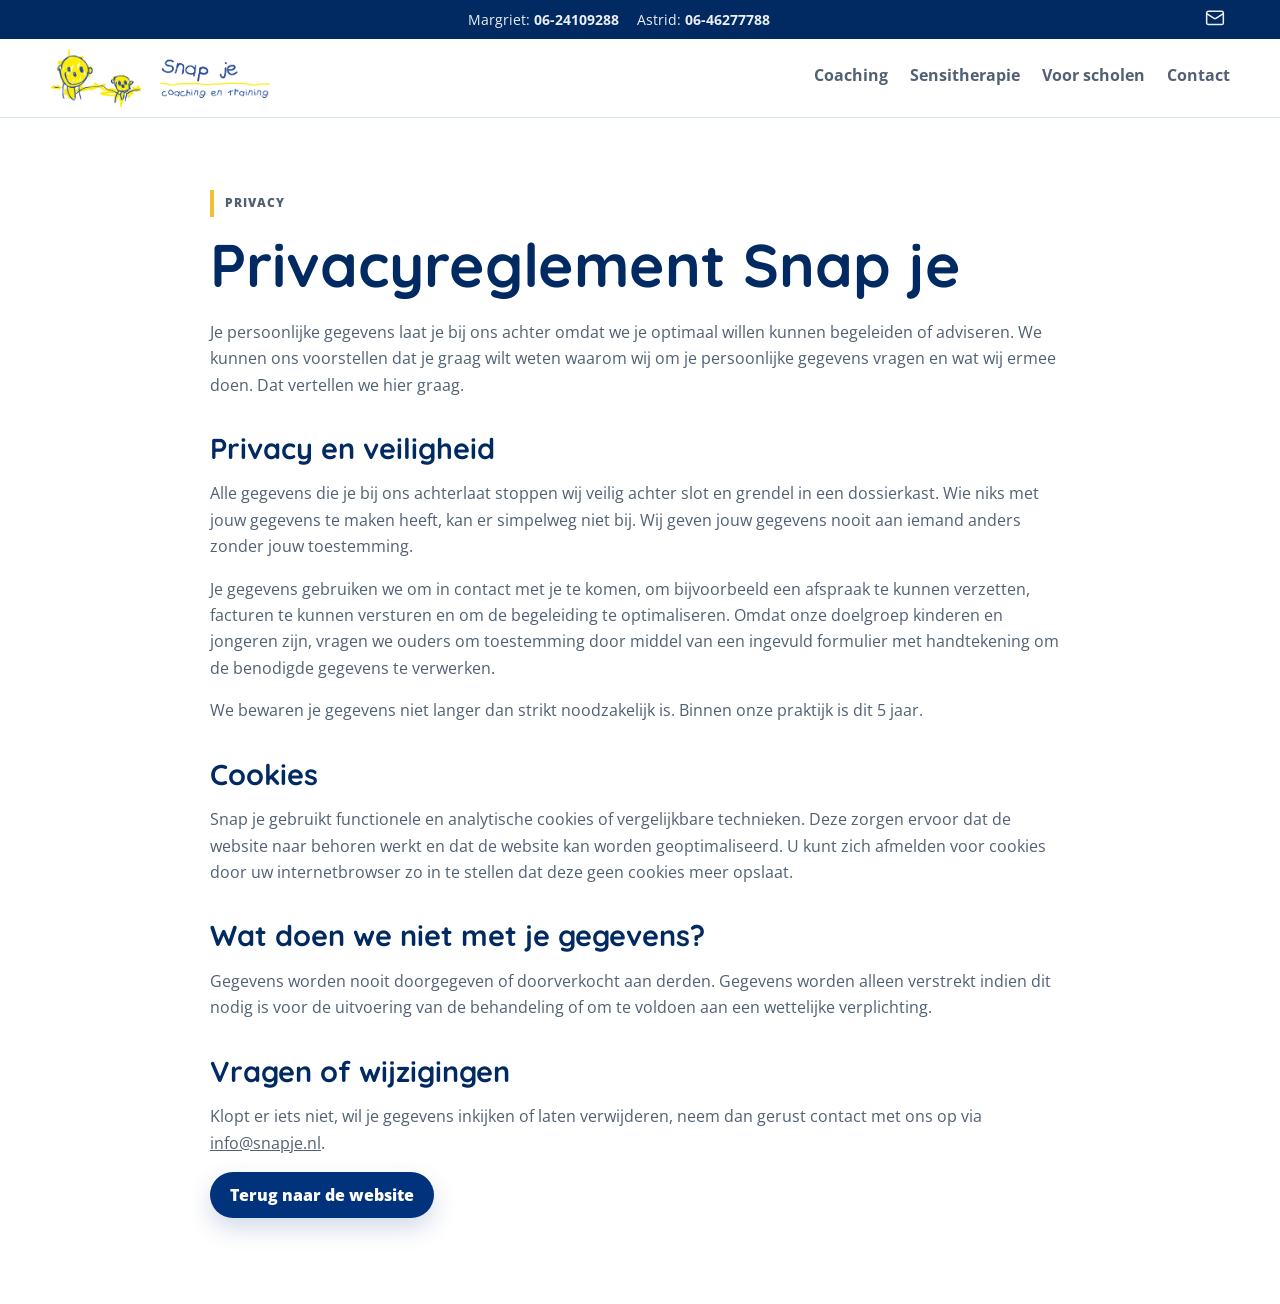
==== commit eb39b2e3: "Fix mobile email icon display" ====
--- a/privacy.html
+++ b/privacy.html
@@ -9,7 +9,7 @@
     <link rel="preconnect" href="https://fonts.googleapis.com">
     <link rel="preconnect" href="https://fonts.gstatic.com" crossorigin>
     <link href="https://fonts.googleapis.com/css2?family=Open+Sans:wght@400;600;700;800&family=Quicksand:wght@600;700;800&display=swap" rel="stylesheet">
-    <link rel="stylesheet" href="styles.css">
+    <link rel="stylesheet" href="styles.css?v=20260712-2">
   </head>
   <body>
     <div class="topline">
@@ -18,11 +18,11 @@
         <span>Astrid: <a href="tel:+31646277788">06-46277788</a></span>
         <span>
           <a class="topline-email" href="mailto:info@snapje.nl" aria-label="E-mail Snap je">
-            <svg viewBox="0 0 24 24" aria-hidden="true">
-              <path d="M3.75 5.75h16.5v12.5H3.75z"></path>
-              <path d="m4.5 6.75 7.5 6 7.5-6"></path>
+            <svg viewBox="0 0 24 24" width="20" height="20" fill="none" stroke="currentColor" stroke-width="1.8" stroke-linecap="round" stroke-linejoin="round" aria-hidden="true">
+              <rect width="20" height="16" x="2" y="4" rx="2"></rect>
+              <path d="m22 7-8.97 5.7a1.94 1.94 0 0 1-2.06 0L2 7"></path>
             </svg>
-            <span class="visually-hidden">E-mail Snap je</span>
+            <span class="visually-hidden" hidden>E-mail Snap je</span>
           </a>
         </span>
       </div>
--- a/styles.css
+++ b/styles.css
@@ -148,8 +148,10 @@
 }
 
 .topline-email svg {
-  width: 20px;
-  height: 20px;
+  display: block;
+  flex: 0 0 20px;
+  width: 20px !important;
+  height: 20px !important;
   fill: none;
   stroke: currentColor;
   stroke-width: 1.8;
@@ -953,6 +955,10 @@
     padding-top: 44px;
   }
 
+  .person-photo {
+    display: none;
+  }
+
   .hero-grid {
     gap: 34px;
   }
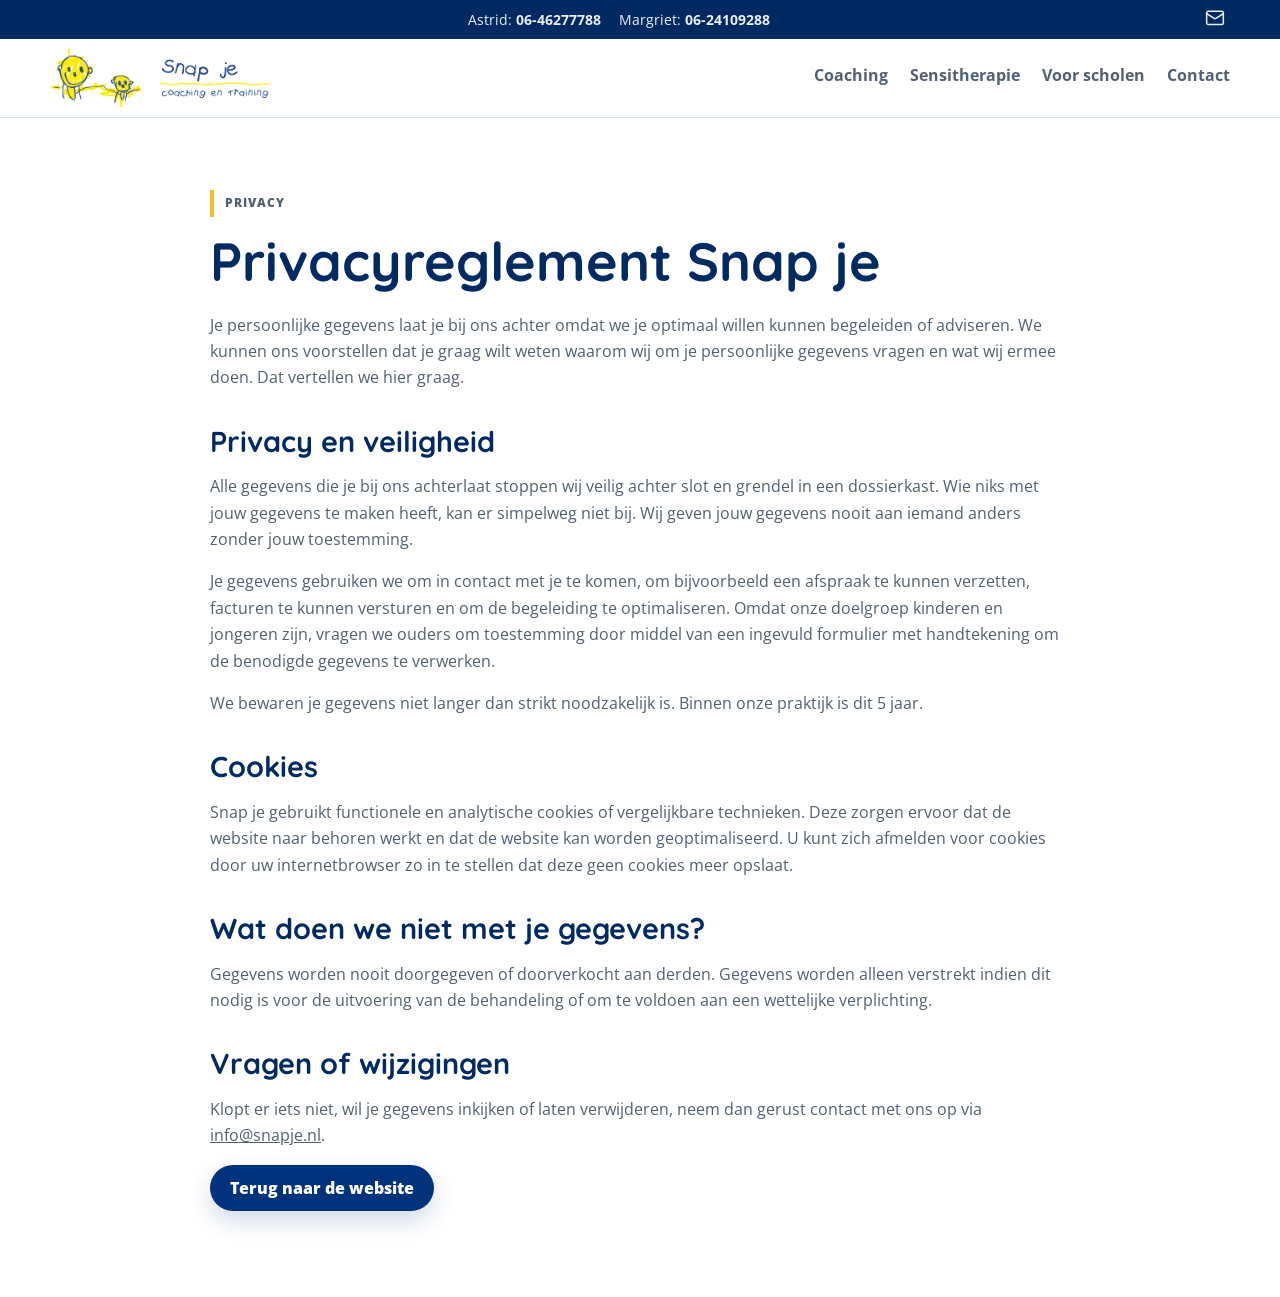
==== commit 3d4a96c2: "Update content and visual balance" ====
--- a/privacy.html
+++ b/privacy.html
@@ -9,13 +9,13 @@
     <link rel="preconnect" href="https://fonts.googleapis.com">
     <link rel="preconnect" href="https://fonts.gstatic.com" crossorigin>
     <link href="https://fonts.googleapis.com/css2?family=Open+Sans:wght@400;600;700;800&family=Quicksand:wght@600;700;800&display=swap" rel="stylesheet">
-    <link rel="stylesheet" href="styles.css?v=20260712-2">
+    <link rel="stylesheet" href="styles.css?v=20260803-1">
   </head>
   <body>
     <div class="topline">
       <div class="container">
+        <span>Astrid: <a href="tel:+31646277788">06-46277788</a></span>
         <span>Margriet: <a href="tel:+31624109288">06-24109288</a></span>
-        <span>Astrid: <a href="tel:+31646277788">06-46277788</a></span>
         <span>
           <a class="topline-email" href="mailto:info@snapje.nl" aria-label="E-mail Snap je">
             <svg viewBox="0 0 24 24" width="20" height="20" fill="none" stroke="currentColor" stroke-width="1.8" stroke-linecap="round" stroke-linejoin="round" aria-hidden="true">
@@ -48,7 +48,7 @@
     <main class="privacy-main">
       <article class="container prose">
         <p class="eyebrow">Privacy</p>
-        <h1>Privacyreglement Snap je</h1>
+        <h1 class="privacy-title">Privacyreglement Snap&nbsp;je</h1>
         <p>Je persoonlijke gegevens laat je bij ons achter omdat we je optimaal willen kunnen begeleiden of adviseren. We kunnen ons voorstellen dat je graag wilt weten waarom wij om je persoonlijke gegevens vragen en wat wij ermee doen. Dat vertellen we hier graag.</p>
 
         <h2>Privacy en veiligheid</h2>
--- a/styles.css
+++ b/styles.css
@@ -385,6 +385,10 @@
   margin-top: .45em;
 }
 
+.copy-break {
+  display: block;
+}
+
 .hero-actions {
   display: flex;
   flex-wrap: wrap;
@@ -466,6 +470,15 @@
   font-size: 1.05rem;
 }
 
+#over-ons .section-head {
+  margin-bottom: 46px;
+}
+
+.about-intro {
+  position: relative;
+  padding-top: 18px;
+}
+
 .grid {
   display: grid;
   gap: 24px;
@@ -508,6 +521,18 @@
 .contact-card p {
   margin: 10px 0 0;
   color: var(--muted);
+}
+
+.techniques-card .icon {
+  width: 38px;
+  height: 38px;
+  margin-bottom: 16px;
+  font-size: 1.1rem;
+}
+
+.techniques-card p {
+  font-size: .95rem;
+  line-height: 1.6;
 }
 
 .icon {
@@ -740,6 +765,19 @@
   text-decoration: none;
 }
 
+.registration-grid {
+  display: grid;
+  grid-template-columns: repeat(2, minmax(0, 1fr));
+  gap: 5px 18px;
+  margin-top: 3px;
+  font-size: .9rem;
+  line-height: 1.45;
+}
+
+.registration-grid > span {
+  overflow-wrap: anywhere;
+}
+
 .contact-wrap {
   display: grid;
   grid-template-columns: .9fr 1.1fr;
@@ -855,6 +893,10 @@
 
 .prose h1 {
   margin-bottom: 20px;
+}
+
+.privacy-title {
+  font-size: clamp(1.55rem, 4.2vw, 3.6rem);
 }
 
 .prose h2 {
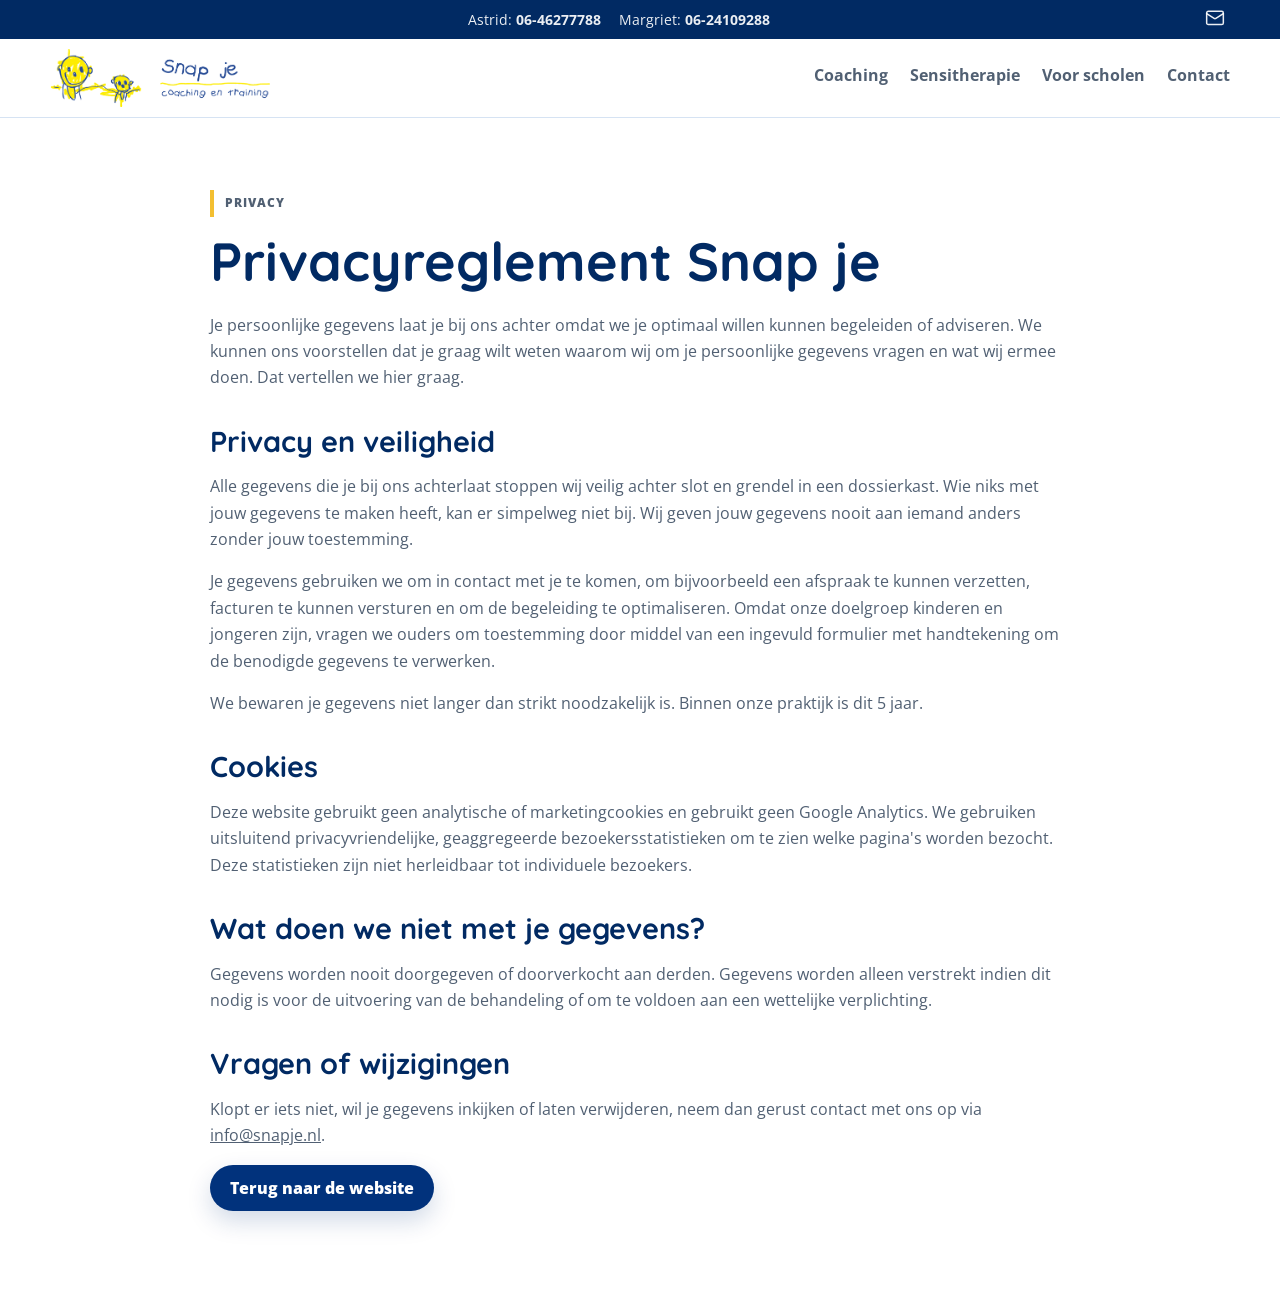
==== commit 50799e71: "Update privacy and canonical metadata" ====
--- a/privacy.html
+++ b/privacy.html
@@ -5,6 +5,7 @@
     <meta name="viewport" content="width=device-width, initial-scale=1">
     <title>Privacyreglement | Snap je</title>
     <meta name="description" content="Privacyreglement van Snap je coaching en training.">
+    <link rel="canonical" href="https://snapje.nl/privacy.html">
     <link rel="icon" href="assets/favicon.png" type="image/png">
     <link rel="preconnect" href="https://fonts.googleapis.com">
     <link rel="preconnect" href="https://fonts.gstatic.com" crossorigin>
@@ -57,7 +58,7 @@
         <p>We bewaren je gegevens niet langer dan strikt noodzakelijk is. Binnen onze praktijk is dit 5 jaar.</p>
 
         <h2>Cookies</h2>
-        <p>Snap je gebruikt functionele en analytische cookies of vergelijkbare technieken. Deze zorgen ervoor dat de website naar behoren werkt en dat de website kan worden geoptimaliseerd. U kunt zich afmelden voor cookies door uw internetbrowser zo in te stellen dat deze geen cookies meer opslaat.</p>
+        <p>Deze website gebruikt geen analytische of marketingcookies en gebruikt geen Google Analytics. We gebruiken uitsluitend privacyvriendelijke, geaggregeerde bezoekersstatistieken om te zien welke pagina's worden bezocht. Deze statistieken zijn niet herleidbaar tot individuele bezoekers.</p>
 
         <h2>Wat doen we niet met je gegevens?</h2>
         <p>Gegevens worden nooit doorgegeven of doorverkocht aan derden. Gegevens worden alleen verstrekt indien dit nodig is voor de uitvoering van de behandeling of om te voldoen aan een wettelijke verplichting.</p>
